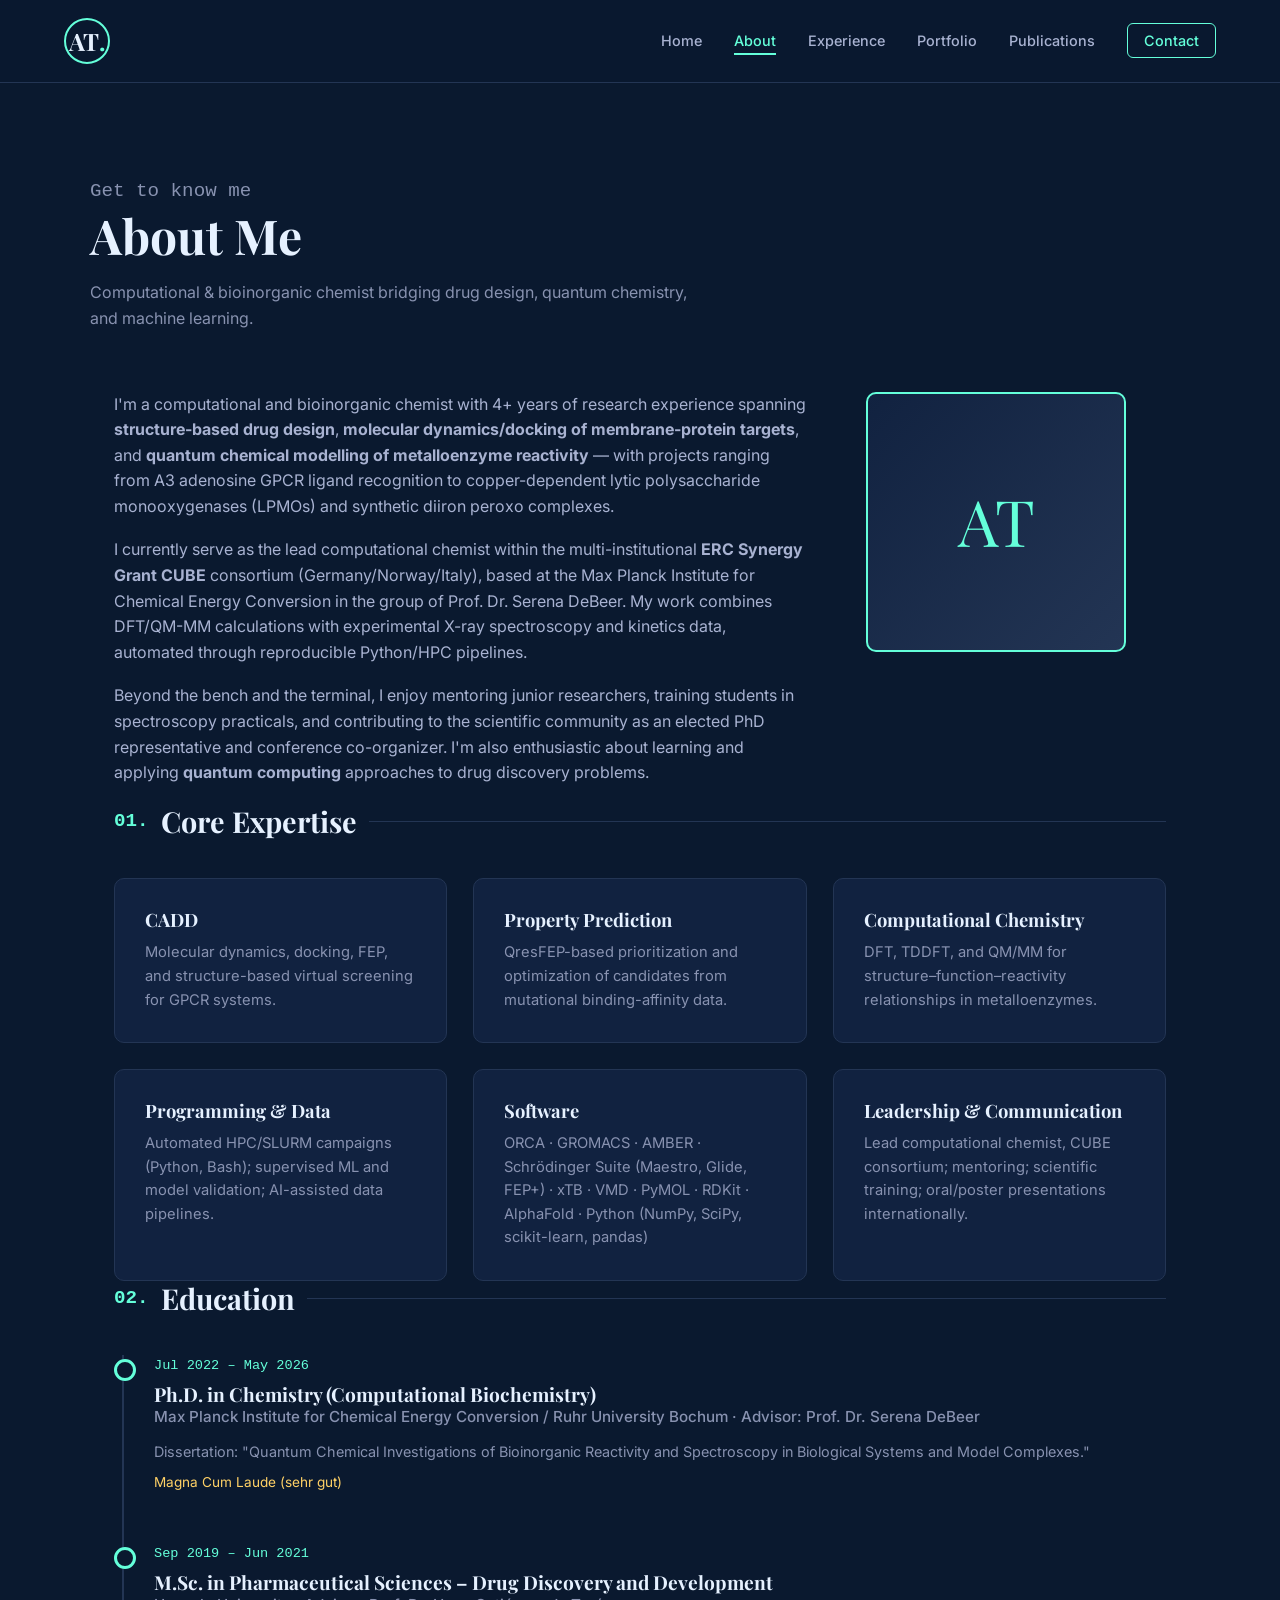
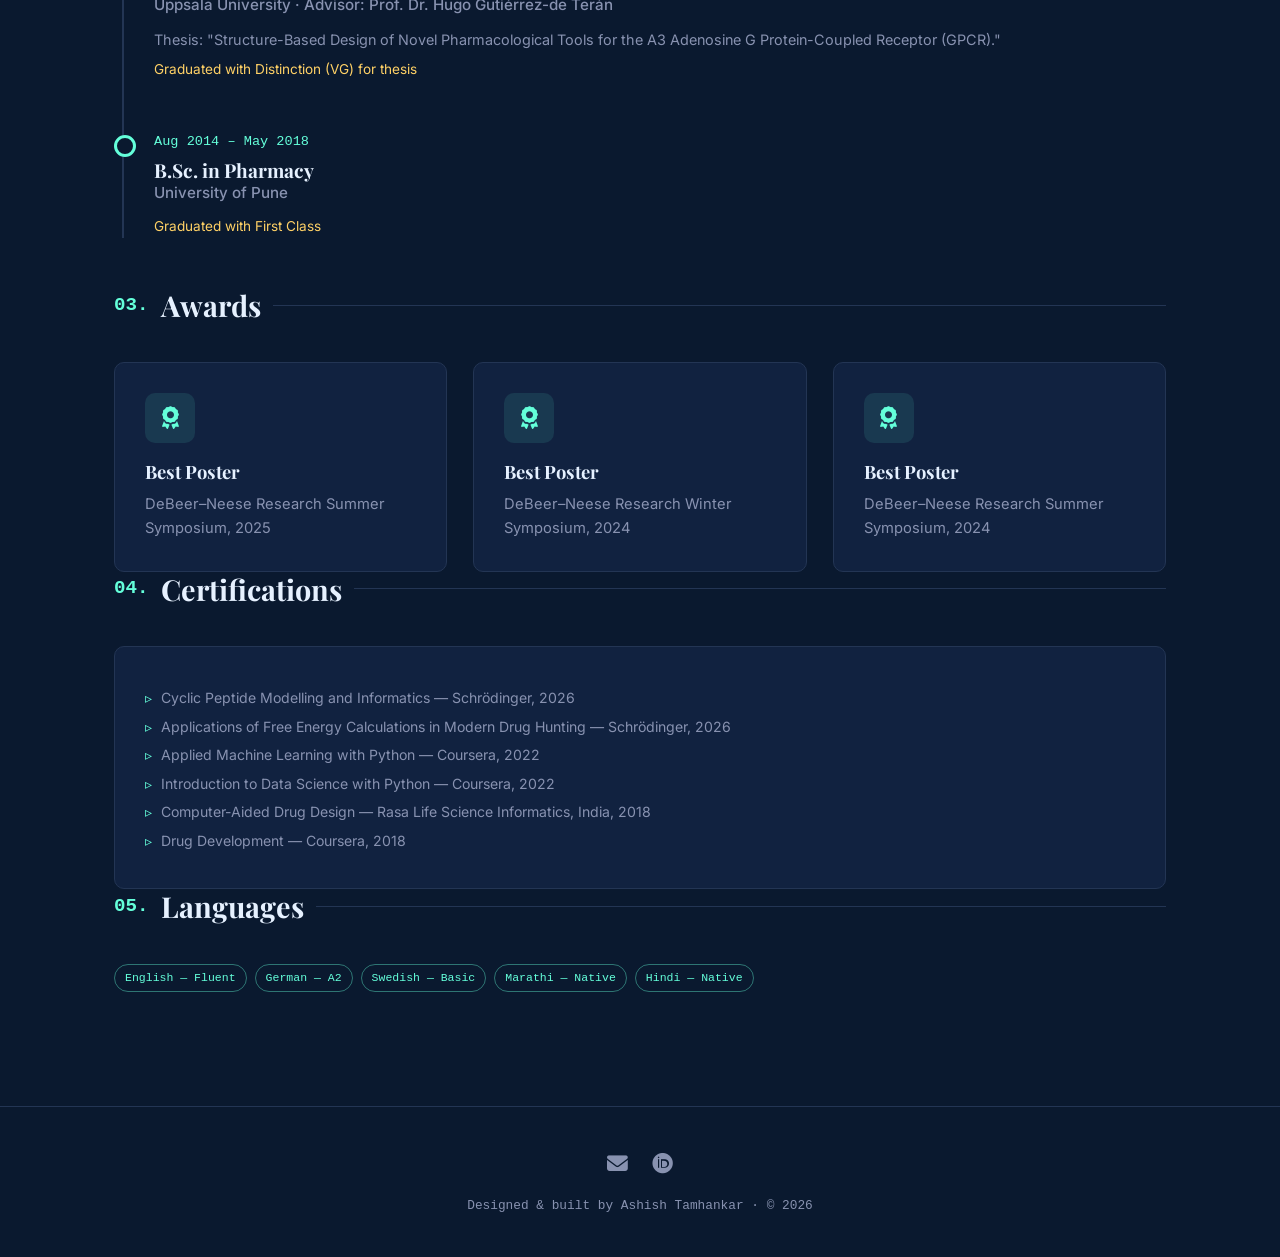
==== about.html @ 62118ef1 "Add files via upload" ====
<!DOCTYPE html>
<html lang="en">
<head>
<meta charset="UTF-8">
<meta name="viewport" content="width=device-width, initial-scale=1.0">
<title>About | Ashish Tamhankar</title>
<link href="https://fonts.googleapis.com/css2?family=Inter:wght@300;400;500;600;700&family=Playfair+Display:wght@600;700;800&display=swap" rel="stylesheet">
<link rel="stylesheet" href="https://cdnjs.cloudflare.com/ajax/libs/font-awesome/6.5.1/css/all.min.css">
<link rel="stylesheet" href="css/style.css">
</head>
<body>

<nav class="navbar">
  <div class="nav-container">
    <a href="index.html" class="nav-logo">AT<span class="dot">.</span></a>
    <ul class="nav-menu" id="navMenu">
      <li><a href="index.html" class="nav-link">Home</a></li>
      <li><a href="about.html" class="nav-link active">About</a></li>
      <li><a href="experience.html" class="nav-link">Experience</a></li>
      <li><a href="portfolio.html" class="nav-link">Portfolio</a></li>
      <li><a href="publications.html" class="nav-link">Publications</a></li>
      <li><a href="contact.html" class="nav-link nav-cta">Contact</a></li>
    </ul>
    <div class="hamburger" id="hamburger"><span></span><span></span><span></span></div>
  </div>
</nav>

<section class="page-header container">
  <p class="section-num teal">Get to know me</p>
  <h1>About Me</h1>
  <p>Computational & bioinorganic chemist bridging drug design, quantum chemistry, and machine learning.</p>
</section>

<section class="container reveal">
  <div class="about-grid">
    <div class="about-text">
      <p>I'm a computational and bioinorganic chemist with 4+ years of research experience spanning <strong>structure-based drug design</strong>, <strong>molecular dynamics/docking of membrane-protein targets</strong>, and <strong>quantum chemical modelling of metalloenzyme reactivity</strong> — with projects ranging from A3 adenosine GPCR ligand recognition to copper-dependent lytic polysaccharide monooxygenases (LPMOs) and synthetic diiron peroxo complexes.</p>
      <p>I currently serve as the lead computational chemist within the multi-institutional <strong>ERC Synergy Grant CUBE</strong> consortium (Germany/Norway/Italy), based at the Max Planck Institute for Chemical Energy Conversion in the group of Prof. Dr. Serena DeBeer. My work combines DFT/QM-MM calculations with experimental X-ray spectroscopy and kinetics data, automated through reproducible Python/HPC pipelines.</p>
      <p>Beyond the bench and the terminal, I enjoy mentoring junior researchers, training students in spectroscopy practicals, and contributing to the scientific community as an elected PhD representative and conference co-organizer. I'm also enthusiastic about learning and applying <strong>quantum computing</strong> approaches to drug discovery problems.</p>
    </div>
    <div class="avatar-circle">AT</div>
  </div>
</section>

<section class="container reveal">
  <h2 class="section-title"><span class="section-num">01.</span> Core Expertise</h2>
  <div class="expertise-grid">
    <div class="card">
      <h3>CADD</h3>
      <p>Molecular dynamics, docking, FEP, and structure-based virtual screening for GPCR systems.</p>
    </div>
    <div class="card">
      <h3>Property Prediction</h3>
      <p>QresFEP-based prioritization and optimization of candidates from mutational binding-affinity data.</p>
    </div>
    <div class="card">
      <h3>Computational Chemistry</h3>
      <p>DFT, TDDFT, and QM/MM for structure–function–reactivity relationships in metalloenzymes.</p>
    </div>
    <div class="card">
      <h3>Programming & Data</h3>
      <p>Automated HPC/SLURM campaigns (Python, Bash); supervised ML and model validation; AI-assisted data pipelines.</p>
    </div>
    <div class="card">
      <h3>Software</h3>
      <p>ORCA · GROMACS · AMBER · Schrödinger Suite (Maestro, Glide, FEP+) · xTB · VMD · PyMOL · RDKit · AlphaFold · Python (NumPy, SciPy, scikit-learn, pandas)</p>
    </div>
    <div class="card">
      <h3>Leadership & Communication</h3>
      <p>Lead computational chemist, CUBE consortium; mentoring; scientific training; oral/poster presentations internationally.</p>
    </div>
  </div>
</section>

<section class="container reveal">
  <h2 class="section-title"><span class="section-num">02.</span> Education</h2>
  <div class="timeline">
    <div class="timeline-item">
      <span class="timeline-date">Jul 2022 – May 2026</span>
      <h3>Ph.D. in Chemistry (Computational Biochemistry)</h3>
      <h4>Max Planck Institute for Chemical Energy Conversion / Ruhr University Bochum &middot; Advisor: Prof. Dr. Serena DeBeer</h4>
      <p style="color:var(--slate); font-size:0.9rem; margin-bottom:8px;">Dissertation: "Quantum Chemical Investigations of Bioinorganic Reactivity and Spectroscopy in Biological Systems and Model Complexes."</p>
      <p style="color:var(--gold); font-size:0.85rem;">Magna Cum Laude (sehr gut)</p>
    </div>
    <div class="timeline-item">
      <span class="timeline-date">Sep 2019 – Jun 2021</span>
      <h3>M.Sc. in Pharmaceutical Sciences – Drug Discovery and Development</h3>
      <h4>Uppsala University &middot; Advisor: Prof. Dr. Hugo Gutiérrez-de Terán</h4>
      <p style="color:var(--slate); font-size:0.9rem; margin-bottom:8px;">Thesis: "Structure-Based Design of Novel Pharmacological Tools for the A3 Adenosine G Protein-Coupled Receptor (GPCR)."</p>
      <p style="color:var(--gold); font-size:0.85rem;">Graduated with Distinction (VG) for thesis</p>
    </div>
    <div class="timeline-item">
      <span class="timeline-date">Aug 2014 – May 2018</span>
      <h3>B.Sc. in Pharmacy</h3>
      <h4>University of Pune</h4>
      <p style="color:var(--gold); font-size:0.85rem;">Graduated with First Class</p>
    </div>
  </div>
</section>

<section class="container reveal">
  <h2 class="section-title"><span class="section-num">03.</span> Awards</h2>
  <div class="highlight-grid">
    <div class="card"><div class="card-icon"><i class="fas fa-award"></i></div><h3>Best Poster</h3><p>DeBeer–Neese Research Summer Symposium, 2025</p></div>
    <div class="card"><div class="card-icon"><i class="fas fa-award"></i></div><h3>Best Poster</h3><p>DeBeer–Neese Research Winter Symposium, 2024</p></div>
    <div class="card"><div class="card-icon"><i class="fas fa-award"></i></div><h3>Best Poster</h3><p>DeBeer–Neese Research Summer Symposium, 2024</p></div>
  </div>
</section>

<section class="container reveal">
  <h2 class="section-title"><span class="section-num">04.</span> Certifications</h2>
  <div class="card">
    <ul>
      <li>Cyclic Peptide Modelling and Informatics — Schrödinger, 2026</li>
      <li>Applications of Free Energy Calculations in Modern Drug Hunting — Schrödinger, 2026</li>
      <li>Applied Machine Learning with Python — Coursera, 2022</li>
      <li>Introduction to Data Science with Python — Coursera, 2022</li>
      <li>Computer-Aided Drug Design — Rasa Life Science Informatics, India, 2018</li>
      <li>Drug Development — Coursera, 2018</li>
    </ul>
  </div>
</section>

<section class="container reveal" style="padding-bottom:100px;">
  <h2 class="section-title"><span class="section-num">05.</span> Languages</h2>
  <div class="tags" style="font-size:0.95rem;">
    <span class="tag">English — Fluent</span>
    <span class="tag">German — A2</span>
    <span class="tag">Swedish — Basic</span>
    <span class="tag">Marathi — Native</span>
    <span class="tag">Hindi — Native</span>
  </div>
</section>

<footer class="footer">
  <div class="footer-social">
    <a href="mailto:ashishtamhankar08@gmail.com" aria-label="Email"><i class="fas fa-envelope"></i></a>
    <a href="https://orcid.org/0009-0000-4010-2501" target="_blank" aria-label="ORCID"><i class="fab fa-orcid"></i></a>
  </div>
  <p>Designed & built by Ashish Tamhankar &middot; &copy; 2026</p>
</footer>

<script src="js/script.js"></script>
</body>
</html>
---- css/style.css ----
/* ===== VARIABLES ===== */
:root {
  --navy: #0a192f;
  --light-navy: #112240;
  --lightest-navy: #233554;
  --slate: #8892b0;
  --light-slate: #a8b2d1;
  --lightest-slate: #ccd6f6;
  --white: #e6f1ff;
  --teal: #64ffda;
  --gold: #ffd166;
  --coral: #ff6b6b;
  --font-sans: 'Inter', sans-serif;
  --font-serif: 'Playfair Display', serif;
  --transition: all 0.3s ease;
}

/* ===== RESET ===== */
* { margin: 0; padding: 0; box-sizing: border-box; }
html { scroll-behavior: smooth; }
body {
  background: var(--navy);
  color: var(--light-slate);
  font-family: var(--font-sans);
  line-height: 1.6;
  overflow-x: hidden;
}
a { text-decoration: none; color: var(--teal); }
ul { list-style: none; }
img { max-width: 100%; display: block; }
h1, h2, h3, h4 { font-family: var(--font-serif); color: var(--white); line-height: 1.2; }
.teal { color: var(--teal); }
.gold { color: var(--gold); }

.container {
  max-width: 1100px;
  margin: 0 auto;
  padding: 0 24px;
}

/* ===== BUTTONS ===== */
.btn {
  display: inline-block;
  padding: 14px 28px;
  border-radius: 6px;
  font-weight: 600;
  font-size: 0.95rem;
  transition: var(--transition);
  cursor: pointer;
  border: 1px solid transparent;
}
.btn-primary {
  background: var(--teal);
  color: var(--navy);
}
.btn-primary:hover {
  background: transparent;
  border-color: var(--teal);
  color: var(--teal);
  transform: translateY(-3px);
}
.btn-outline {
  border: 1px solid var(--teal);
  color: var(--teal);
  background: transparent;
}
.btn-outline:hover {
  background: rgba(100,255,218,0.1);
  transform: translateY(-3px);
}

/* ===== NAVBAR ===== */
.navbar {
  position: fixed;
  top: 0; left: 0; right: 0;
  z-index: 1000;
  background: rgba(10,25,47,0.85);
  backdrop-filter: blur(10px);
  border-bottom: 1px solid var(--lightest-navy);
}
.nav-container {
  max-width: 1200px;
  margin: 0 auto;
  padding: 18px 24px;
  display: flex;
  align-items: center;
  justify-content: space-between;
}
.nav-logo {
  font-family: var(--font-serif);
  font-size: 1.5rem;
  font-weight: 700;
  color: var(--white);
  border: 2px solid var(--teal);
  width: 46px; height: 46px;
  border-radius: 50%;
  display: flex; align-items: center; justify-content: center;
}
.nav-logo .dot { color: var(--teal); }
.nav-menu {
  display: flex;
  align-items: center;
  gap: 32px;
}
.nav-link {
  color: var(--light-slate);
  font-size: 0.9rem;
  font-weight: 500;
  position: relative;
  padding: 4px 0;
}
.nav-link::after {
  content: '';
  position: absolute;
  bottom: -2px; left: 0;
  width: 0; height: 2px;
  background: var(--teal);
  transition: var(--transition);
}
.nav-link:hover::after, .nav-link.active::after { width: 100%; }
.nav-link.active { color: var(--teal); }
.nav-cta {
  border: 1px solid var(--teal);
  color: var(--teal) !important;
  padding: 8px 16px;
  border-radius: 6px;
}
.nav-cta::after { display: none; }

.hamburger {
  display: none;
  flex-direction: column;
  gap: 5px;
  cursor: pointer;
}
.hamburger span {
  width: 26px; height: 2px;
  background: var(--teal);
  transition: var(--transition);
}

/* ===== HERO ===== */
.hero {
  min-height: 100vh;
  display: flex;
  flex-direction: column;
  align-items: flex-start;
  justify-content: center;
  position: relative;
  overflow: hidden;
  padding-top: 80px;
}
.hero-bg {
  position: absolute;
  inset: 0;
  z-index: 0;
  background-image:
    radial-gradient(circle at 20% 30%, rgba(100,255,218,0.07) 0%, transparent 40%),
    radial-gradient(circle at 80% 70%, rgba(255,209,102,0.06) 0%, transparent 40%);
}
.blob {
  position: absolute;
  border-radius: 50%;
  filter: blur(80px);
  opacity: 0.25;
  animation: float 10s ease-in-out infinite;
}
.blob1 { width: 300px; height: 300px; background: var(--teal); top: 10%; left: 60%; }
.blob2 { width: 250px; height: 250px; background: var(--gold); top: 60%; left: 10%; animation-delay: -3s; }
.blob3 { width: 200px; height: 200px; background: var(--coral); top: 30%; left: 30%; animation-delay: -6s; }
@keyframes float {
  0%, 100% { transform: translate(0,0); }
  50% { transform: translate(30px, -40px); }
}
.hero-content { position: relative; z-index: 1; }
.hero-greeting { color: var(--teal); font-size: 1rem; margin-bottom: 16px; font-family: monospace; }
.hero-name { font-size: clamp(2.2rem, 6vw, 4.2rem); margin-bottom: 8px; }
.hero-title { font-size: clamp(1.4rem, 4vw, 2.2rem); color: var(--slate); margin-bottom: 24px; font-weight: 600; }
.hero-desc { max-width: 620px; color: var(--slate); font-size: 1.05rem; margin-bottom: 36px; }
.hero-buttons { display: flex; gap: 20px; flex-wrap: wrap; }
.scroll-indicator {
  position: absolute;
  bottom: 30px; left: 50%;
  transform: translateX(-50%);
  width: 26px; height: 42px;
  border: 2px solid var(--teal);
  border-radius: 14px;
}
.scroll-indicator span {
  display: block;
  width: 4px; height: 8px;
  background: var(--teal);
  border-radius: 2px;
  margin: 8px auto;
  animation: scrollDot 1.5s infinite;
}
@keyframes scrollDot {
  0% { opacity: 1; transform: translateY(0); }
  100% { opacity: 0; transform: translateY(14px); }
}

/* ===== STATS ===== */
.stats {
  display: grid;
  grid-template-columns: repeat(4, 1fr);
  gap: 20px;
  padding: 60px 24px;
  position: relative;
  z-index: 1;
}
.stat-card {
  background: var(--light-navy);
  border: 1px solid var(--lightest-navy);
  border-radius: 10px;
  text-align: center;
  padding: 28px 16px;
  transition: var(--transition);
}
.stat-card:hover { transform: translateY(-6px); border-color: var(--teal); }
.stat-card h3 { font-size: 2.2rem; color: var(--teal); }
.stat-card p { color: var(--slate); font-size: 0.85rem; margin-top: 6px; text-transform: uppercase; letter-spacing: 1px; }

/* ===== SECTION TITLES ===== */
.section-title {
  display: flex; align-items: center; gap: 12px;
  font-size: 1.8rem;
  margin-bottom: 40px;
  white-space: nowrap;
}
.section-title::after {
  content: '';
  display: block;
  height: 1px;
  width: 100%;
  background: var(--lightest-navy);
}
.section-num { color: var(--teal); font-family: monospace; font-size: 1.2rem; }
section { padding: 80px 0; }

/* ===== HIGHLIGHT / FEATURE GRID ===== */
.highlight-grid, .featured-grid, .portfolio-grid, .expertise-grid {
  display: grid;
  grid-template-columns: repeat(auto-fit, minmax(300px, 1fr));
  gap: 26px;
}
.card {
  background: var(--light-navy);
  border: 1px solid var(--lightest-navy);
  border-radius: 10px;
  padding: 30px;
  transition: var(--transition);
}
.card:hover { transform: translateY(-8px); border-color: var(--teal); box-shadow: 0 20px 30px -15px rgba(2,12,27,0.7); }
.card-icon {
  width: 50px; height: 50px;
  border-radius: 10px;
  background: rgba(100,255,218,0.1);
  color: var(--teal);
  display: flex; align-items: center; justify-content: center;
  font-size: 1.4rem;
  margin-bottom: 18px;
}
.card h3 { font-size: 1.15rem; margin-bottom: 10px; }
.card p { color: var(--slate); font-size: 0.92rem; }
.card ul { margin-top: 10px; }
.card ul li { color: var(--slate); font-size: 0.88rem; padding-left: 16px; position: relative; margin-bottom: 6px; }
.card ul li::before { content: '▹'; position: absolute; left: 0; color: var(--teal); }

/* ===== TAGS ===== */
.tags { display: flex; flex-wrap: wrap; gap: 8px; margin: 14px 0; }
.tag {
  font-size: 0.72rem;
  font-family: monospace;
  color: var(--teal);
  border: 1px solid rgba(100,255,218,0.4);
  padding: 4px 10px;
  border-radius: 20px;
}

/* ===== PORTFOLIO ===== */
.portfolio-card { position: relative; overflow: hidden; }
.portfolio-visual {
  height: 110px;
  border-radius: 8px;
  margin-bottom: 20px;
  display: flex; align-items: center; justify-content: center;
  font-size: 2.2rem;
  color: var(--navy);
}
.v1 { background: linear-gradient(135deg, var(--teal), #2d9cdb); }
.v2 { background: linear-gradient(135deg, var(--gold), #ff9f45); }
.v3 { background: linear-gradient(135deg, var(--coral), #c9184a); }
.v4 { background: linear-gradient(135deg, #a8ff78, #78ffd6); }
.v5 { background: linear-gradient(135deg, #b388ff, #64ffda); }
.v6 { background: linear-gradient(135deg, #ffd166, #ef476f); }
.portfolio-link { display: inline-flex; align-items: center; gap: 6px; font-size: 0.85rem; font-weight: 600; margin-top: 10px; }

/* ===== TIMELINE ===== */
.timeline { position: relative; padding-left: 40px; }
.timeline::before {
  content: '';
  position: absolute;
  left: 8px; top: 0; bottom: 0;
  width: 2px;
  background: var(--lightest-navy);
}
.timeline-item { position: relative; margin-bottom: 50px; }
.timeline-item::before {
  content: '';
  position: absolute;
  left: -40px; top: 4px;
  width: 16px; height: 16px;
  border-radius: 50%;
  background: var(--navy);
  border: 3px solid var(--teal);
}
.timeline-date { color: var(--teal); font-family: monospace; font-size: 0.85rem; margin-bottom: 6px; display: block; }
.timeline-item h3 { font-size: 1.2rem; margin-bottom: 2px; }
.timeline-item h4 { color: var(--slate); font-size: 0.95rem; font-weight: 500; margin-bottom: 14px; font-family: var(--font-sans); }
.timeline-item ul li { color: var(--slate); font-size: 0.92rem; padding-left: 18px; position: relative; margin-bottom: 8px; }
.timeline-item ul li::before { content: '▹'; position: absolute; left: 0; color: var(--teal); }

/* ===== PAGE HEADER (inner pages) ===== */
.page-header {
  padding: 160px 0 60px;
  position: relative;
}
.page-header .section-num { font-family: monospace; }
.page-header h1 { font-size: clamp(2rem, 5vw, 3rem); }
.page-header p { color: var(--slate); max-width: 600px; margin-top: 16px; }

/* ===== ABOUT PAGE ===== */
.about-grid {
  display: grid;
  grid-template-columns: 1fr 300px;
  gap: 60px;
  align-items: start;
}
.avatar-circle {
  width: 260px; height: 260px;
  border-radius: 10px;
  background: linear-gradient(135deg, var(--light-navy), var(--lightest-navy));
  border: 2px solid var(--teal);
  display: flex; align-items: center; justify-content: center;
  font-family: var(--font-serif);
  font-size: 4rem;
  color: var(--teal);
  position: relative;
}
.about-text p { margin-bottom: 18px; color: var(--light-slate); }

/* ===== PUBLICATIONS ===== */
.pub-tabs { display: flex; gap: 14px; margin-bottom: 36px; flex-wrap: wrap; }
.pub-tab-btn {
  background: var(--light-navy);
  border: 1px solid var(--lightest-navy);
  color: var(--slate);
  padding: 10px 20px;
  border-radius: 20px;
  font-size: 0.85rem;
  cursor: pointer;
  transition: var(--transition);
}
.pub-tab-btn.active, .pub-tab-btn:hover { border-color: var(--teal); color: var(--teal); }
.pub-group { display: none; }
.pub-group.active { display: block; }
.pub-item {
  background: var(--light-navy);
  border: 1px solid var(--lightest-navy);
  border-left: 3px solid var(--teal);
  border-radius: 6px;
  padding: 22px 26px;
  margin-bottom: 18px;
  font-size: 0.92rem;
  color: var(--light-slate);
  scroll-margin-top: 100px;
}
.pub-item:target { border-left-color: var(--gold); background: var(--lightest-navy); }
.pub-item .pub-num { color: var(--teal); font-family: monospace; margin-right: 6px; }
.pub-item .pub-journal { color: var(--gold); font-style: italic; }
.pub-item a { font-size: 0.85rem; margin-left: 4px; }
.pub-self { color: var(--white); font-weight: 700; }

/* ===== CONTACT ===== */
.contact-wrap { display: grid; grid-template-columns: 1fr 1.3fr; gap: 50px; }
.contact-info-card {
  display: flex; gap: 16px; align-items: flex-start;
  background: var(--light-navy);
  border: 1px solid var(--lightest-navy);
  padding: 20px; border-radius: 8px; margin-bottom: 16px;
}
.contact-single {
  max-width: 600px;
  margin: 0 auto;
}
.contact-info-card i { color: var(--teal); font-size: 1.3rem; margin-top: 4px; }
.contact-info-card h4 { font-size: 0.95rem; margin-bottom: 4px; }
.contact-info-card p, .contact-info-card a { color: var(--slate); font-size: 0.88rem; }

.form-group { margin-bottom: 22px; }
.form-group label { display: block; color: var(--light-slate); font-size: 0.88rem; margin-bottom: 8px; }
.form-group input, .form-group textarea {
  width: 100%;
  background: var(--light-navy);
  border: 1px solid var(--lightest-navy);
  border-radius: 6px;
  padding: 14px;
  color: var(--white);
  font-family: var(--font-sans);
  font-size: 0.95rem;
  transition: var(--transition);
}
.form-group input:focus, .form-group textarea:focus {
  outline: none; border-color: var(--teal);
}
.form-status { margin-top: 16px; font-size: 0.9rem; }
.form-status.success { color: var(--teal); }
.form-status.error { color: var(--coral); }

/* ===== FOOTER ===== */
.footer { padding: 40px 24px; text-align: center; border-top: 1px solid var(--lightest-navy); }
.footer-social { display: flex; justify-content: center; gap: 24px; margin-bottom: 16px; }
.footer-social a { color: var(--slate); font-size: 1.3rem; transition: var(--transition); }
.footer-social a:hover { color: var(--teal); transform: translateY(-4px); }
.footer p { color: var(--slate); font-size: 0.8rem; font-family: monospace; }

/* ===== REVEAL ANIMATION ===== */
.reveal { opacity: 0; transform: translateY(30px); transition: all 0.7s ease; }
.reveal.visible { opacity: 1; transform: translateY(0); }

/* ===== RESPONSIVE ===== */
@media (max-width: 900px) {
  .about-grid, .contact-wrap { grid-template-columns: 1fr; }
  .avatar-circle { width: 180px; height: 180px; font-size: 3rem; }
  .stats { grid-template-columns: repeat(2, 1fr); }
}
@media (max-width: 768px) {
  .nav-menu {
    position: fixed;
    top: 0; right: -100%;
    width: 70%; height: 100vh;
    background: var(--light-navy);
    flex-direction: column;
    justify-content: center;
    gap: 36px;
    transition: var(--transition);
    box-shadow: -10px 0 30px rgba(0,0,0,0.5);
  }
  .nav-menu.active { right: 0; }
  .hamburger { display: flex; z-index: 1001; }
  .hamburger.active span:nth-child(1) { transform: rotate(45deg) translate(6px, 6px); }
  .hamburger.active span:nth-child(2) { opacity: 0; }
  .hamburger.active span:nth-child(3) { transform: rotate(-45deg) translate(6px, -6px); }
  section { padding: 50px 0; }
}
@media (max-width: 480px) {
  .stats { grid-template-columns: 1fr 1fr; }
  .hero-buttons { flex-direction: column; }
  .btn { text-align: center; }
}
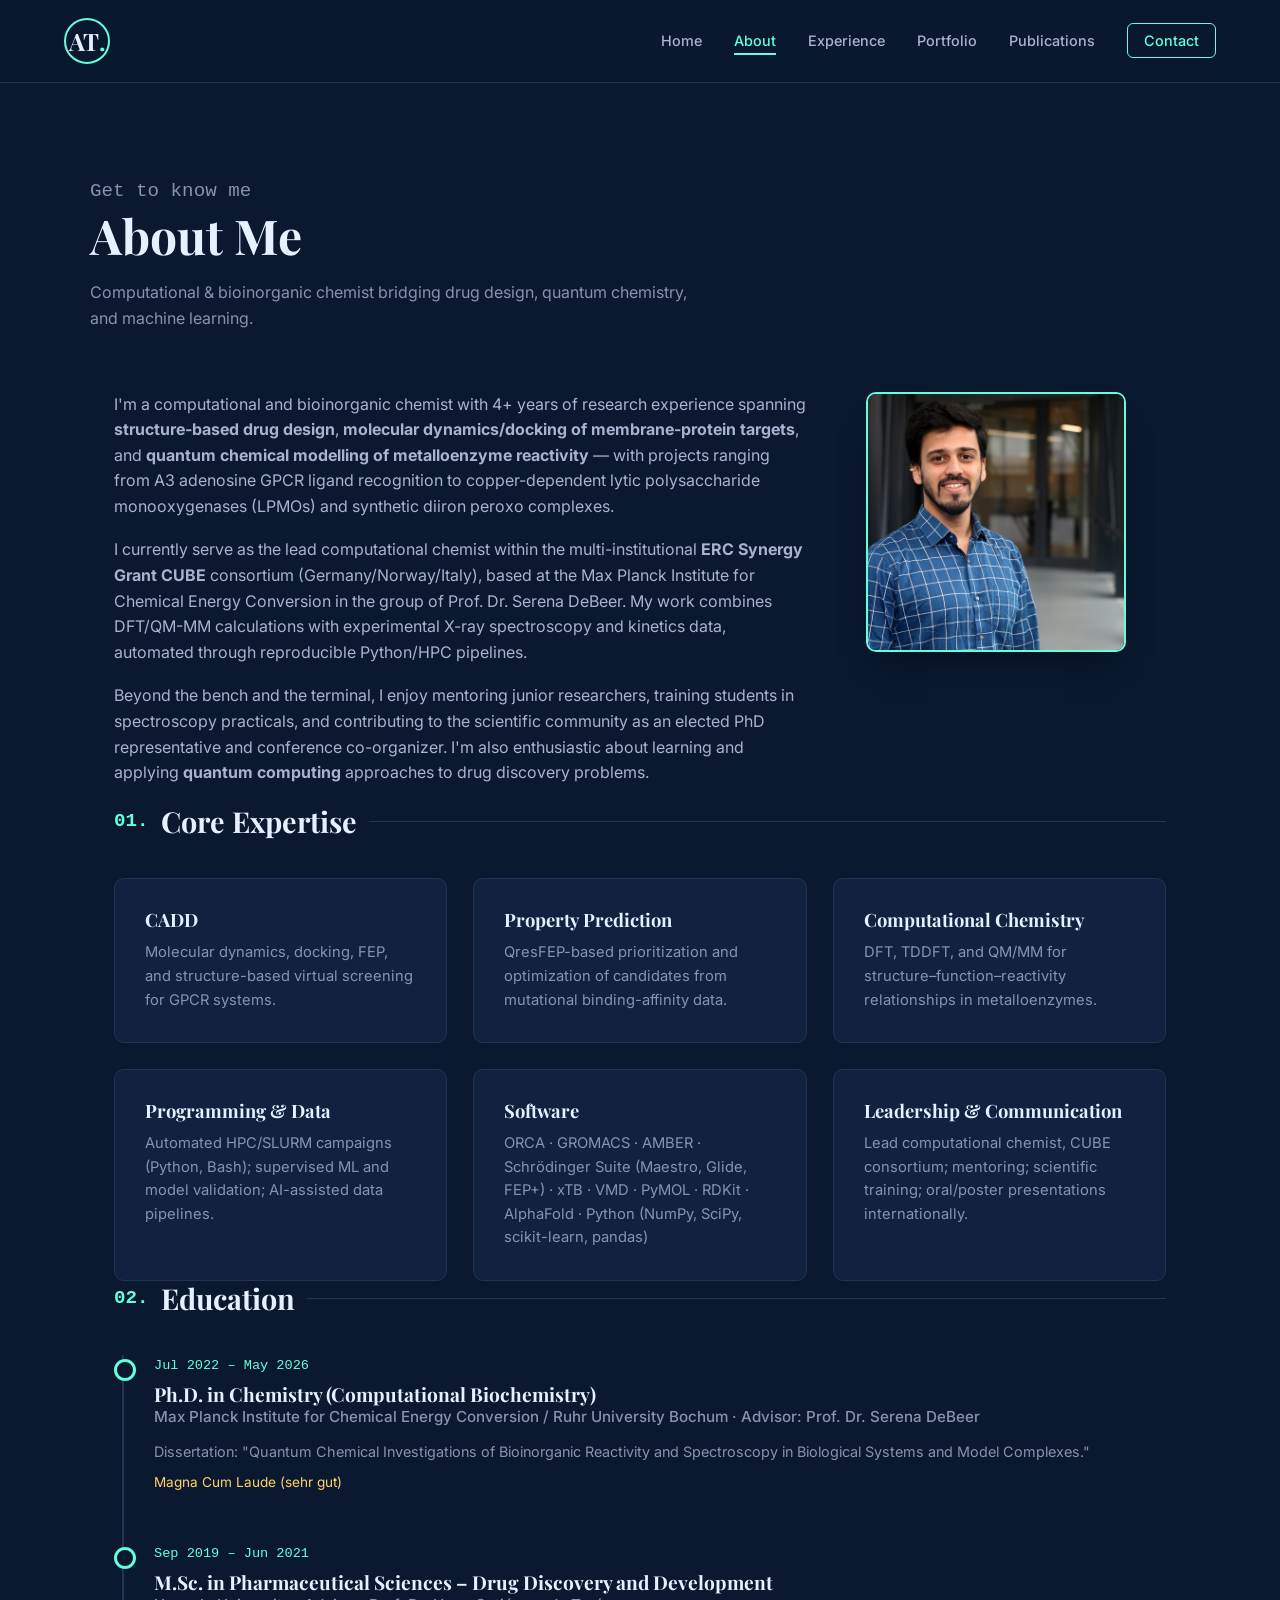
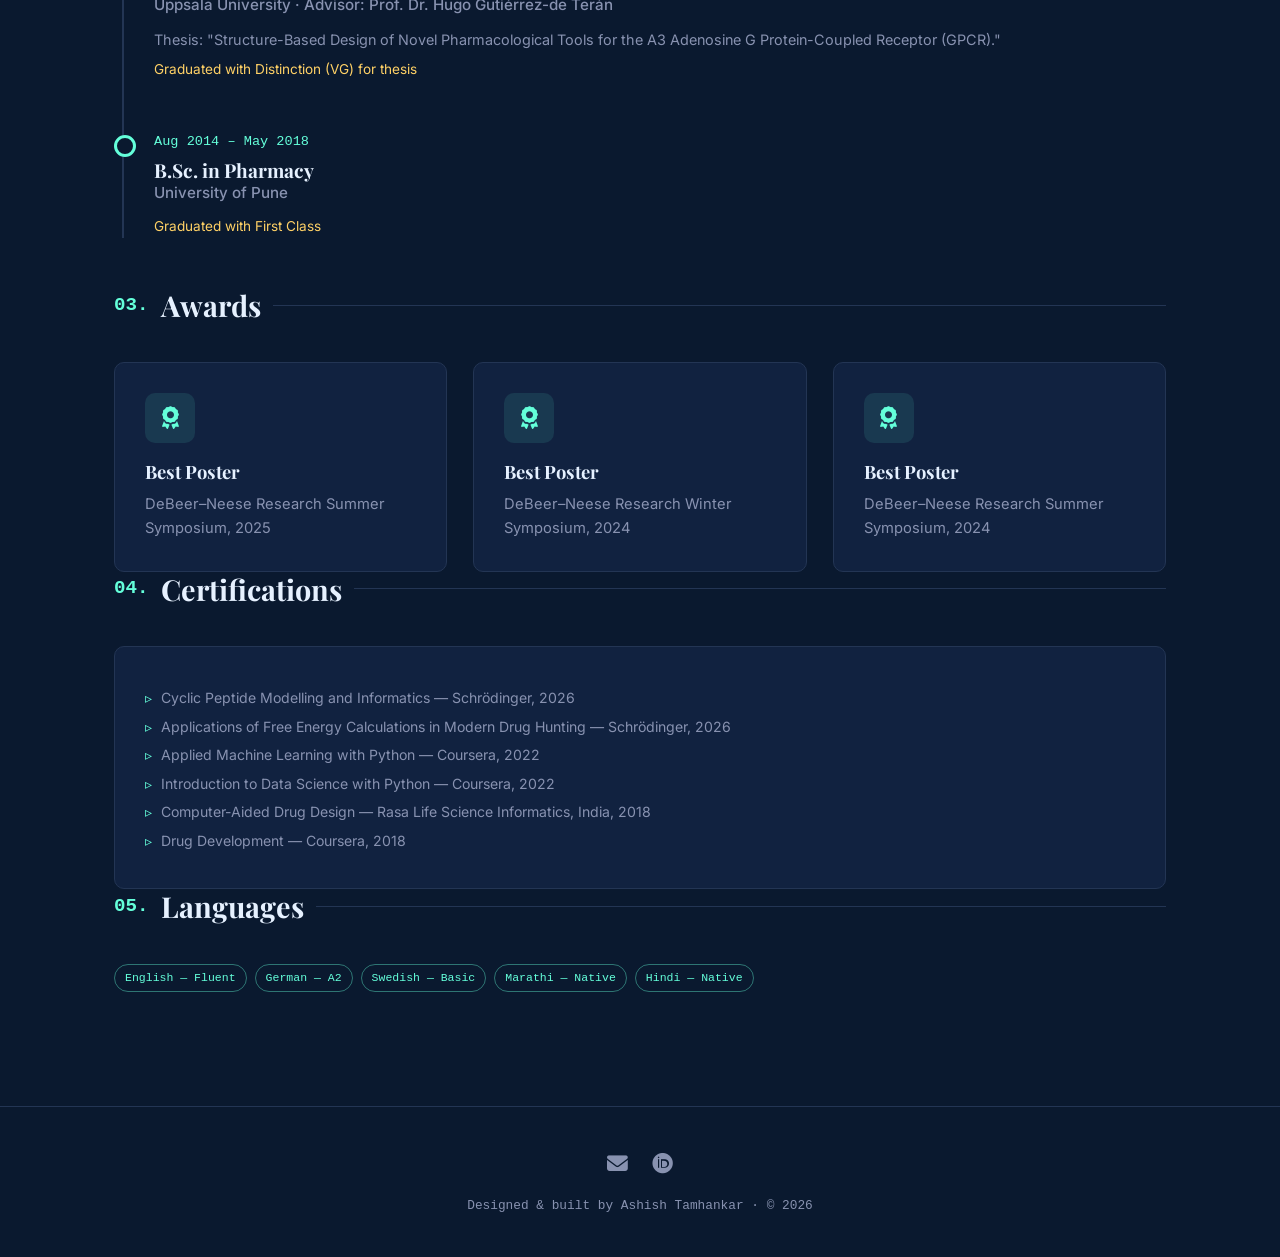
==== commit 5f7ff791: "Include avatar image in about section Added an image element for the avatar in the about section." ====
--- a/about.html
+++ b/about.html
@@ -38,7 +38,9 @@
       <p>I currently serve as the lead computational chemist within the multi-institutional <strong>ERC Synergy Grant CUBE</strong> consortium (Germany/Norway/Italy), based at the Max Planck Institute for Chemical Energy Conversion in the group of Prof. Dr. Serena DeBeer. My work combines DFT/QM-MM calculations with experimental X-ray spectroscopy and kinetics data, automated through reproducible Python/HPC pipelines.</p>
       <p>Beyond the bench and the terminal, I enjoy mentoring junior researchers, training students in spectroscopy practicals, and contributing to the scientific community as an elected PhD representative and conference co-organizer. I'm also enthusiastic about learning and applying <strong>quantum computing</strong> approaches to drug discovery problems.</p>
     </div>
-    <div class="avatar-circle">AT</div>
+    <div class="avatar-circle">
+  <img src="assets/AVT.jpg" alt="Ashish Tamhankar">
+</div>
   </div>
 </section>
 
@@ -142,4 +144,4 @@
 
 <script src="js/script.js"></script>
 </body>
-</html>+</html>
--- a/css/style.css
+++ b/css/style.css
@@ -339,13 +339,16 @@
 .avatar-circle {
   width: 260px; height: 260px;
   border-radius: 10px;
-  background: linear-gradient(135deg, var(--light-navy), var(--lightest-navy));
+  overflow: hidden;
   border: 2px solid var(--teal);
-  display: flex; align-items: center; justify-content: center;
-  font-family: var(--font-serif);
-  font-size: 4rem;
-  color: var(--teal);
   position: relative;
+  box-shadow: 0 20px 30px -15px rgba(2,12,27,0.7);
+}
+.avatar-circle img {
+  width: 100%;
+  height: 100%;
+  object-fit: cover;
+  display: block;
 }
 .about-text p { margin-bottom: 18px; color: var(--light-slate); }
 
@@ -431,7 +434,7 @@
 /* ===== RESPONSIVE ===== */
 @media (max-width: 900px) {
   .about-grid, .contact-wrap { grid-template-columns: 1fr; }
-  .avatar-circle { width: 180px; height: 180px; font-size: 3rem; }
+  .avatar-circle { width: 180px; height: 180px; }
   .stats { grid-template-columns: repeat(2, 1fr); }
 }
 @media (max-width: 768px) {
@@ -457,4 +460,4 @@
   .stats { grid-template-columns: 1fr 1fr; }
   .hero-buttons { flex-direction: column; }
   .btn { text-align: center; }
-}+}
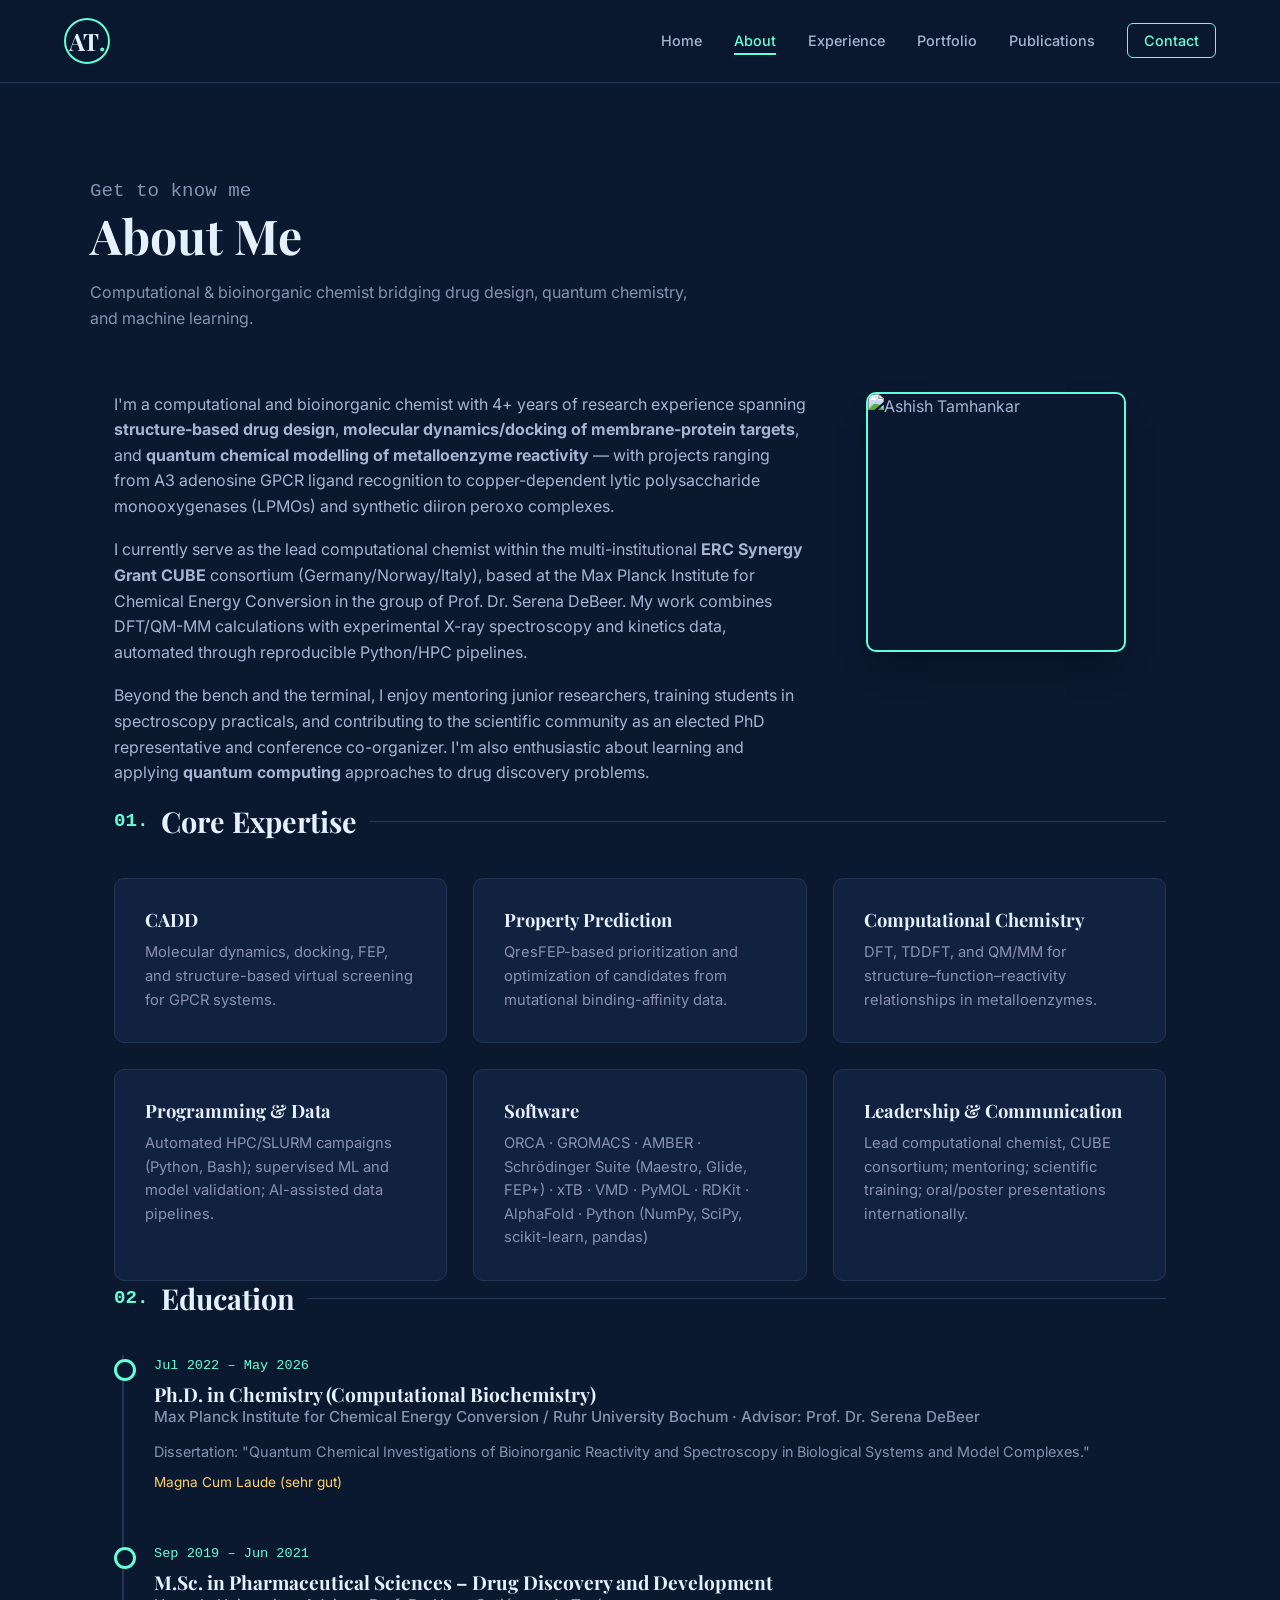
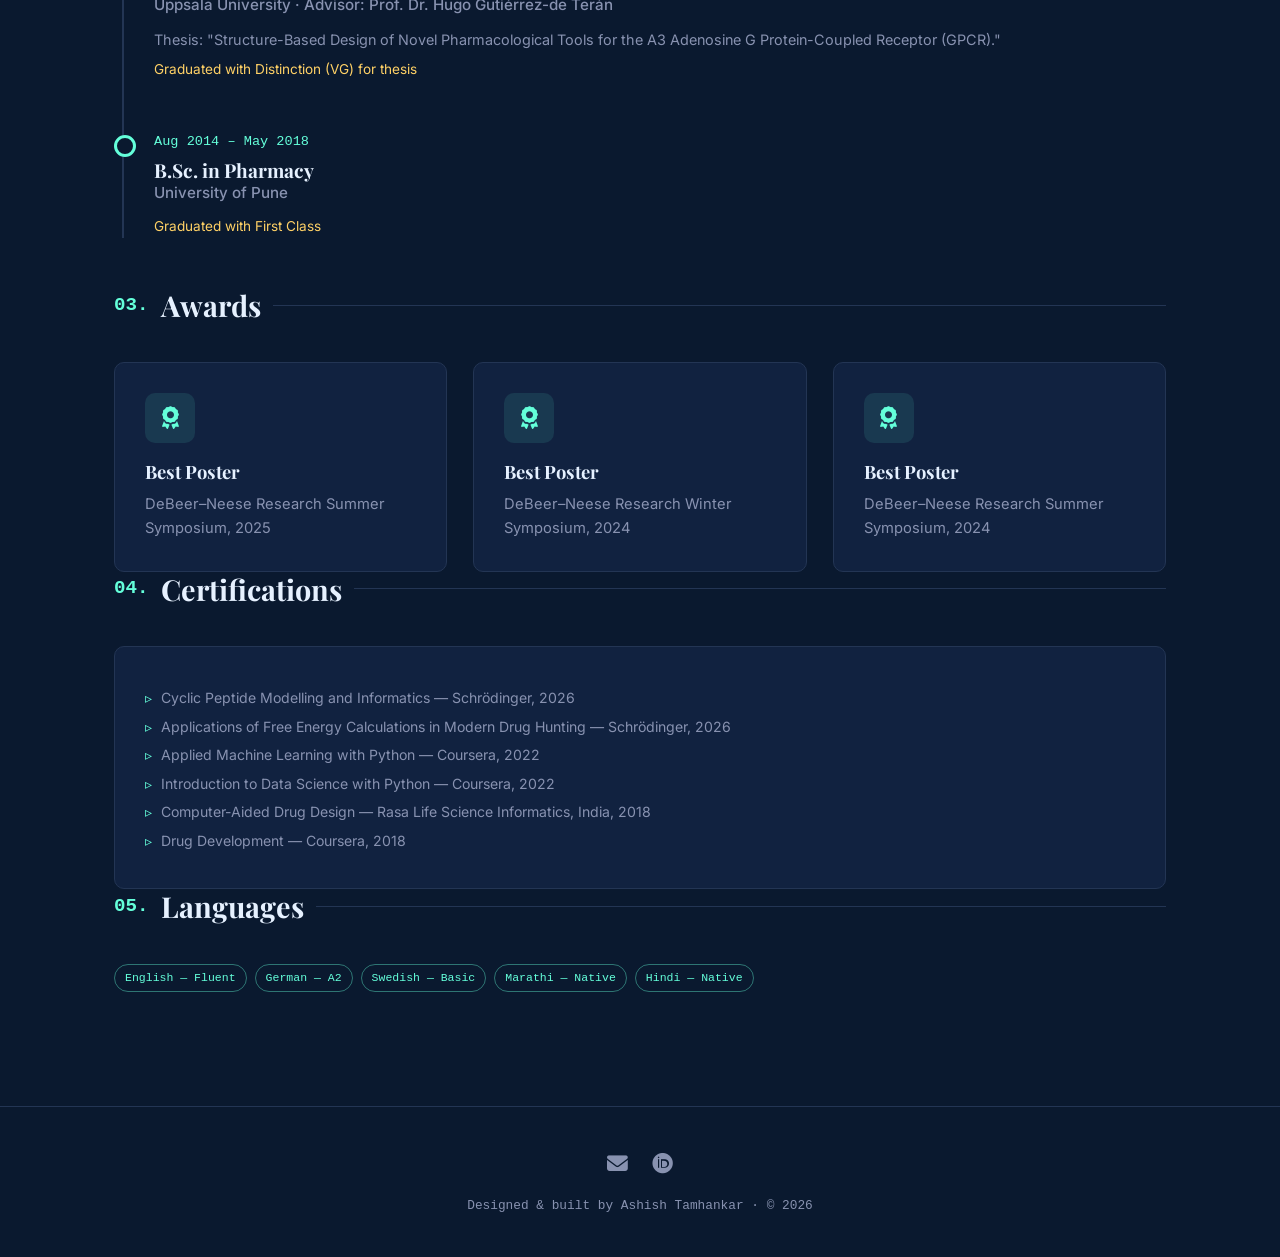
==== commit 5eb1297d: "Fix image source extension in about.html" ====
--- a/about.html
+++ b/about.html
@@ -39,7 +39,7 @@
       <p>Beyond the bench and the terminal, I enjoy mentoring junior researchers, training students in spectroscopy practicals, and contributing to the scientific community as an elected PhD representative and conference co-organizer. I'm also enthusiastic about learning and applying <strong>quantum computing</strong> approaches to drug discovery problems.</p>
     </div>
     <div class="avatar-circle">
-  <img src="assets/AVT.jpg" alt="Ashish Tamhankar">
+  <img src="assets/AVT.img" alt="Ashish Tamhankar">
 </div>
   </div>
 </section>
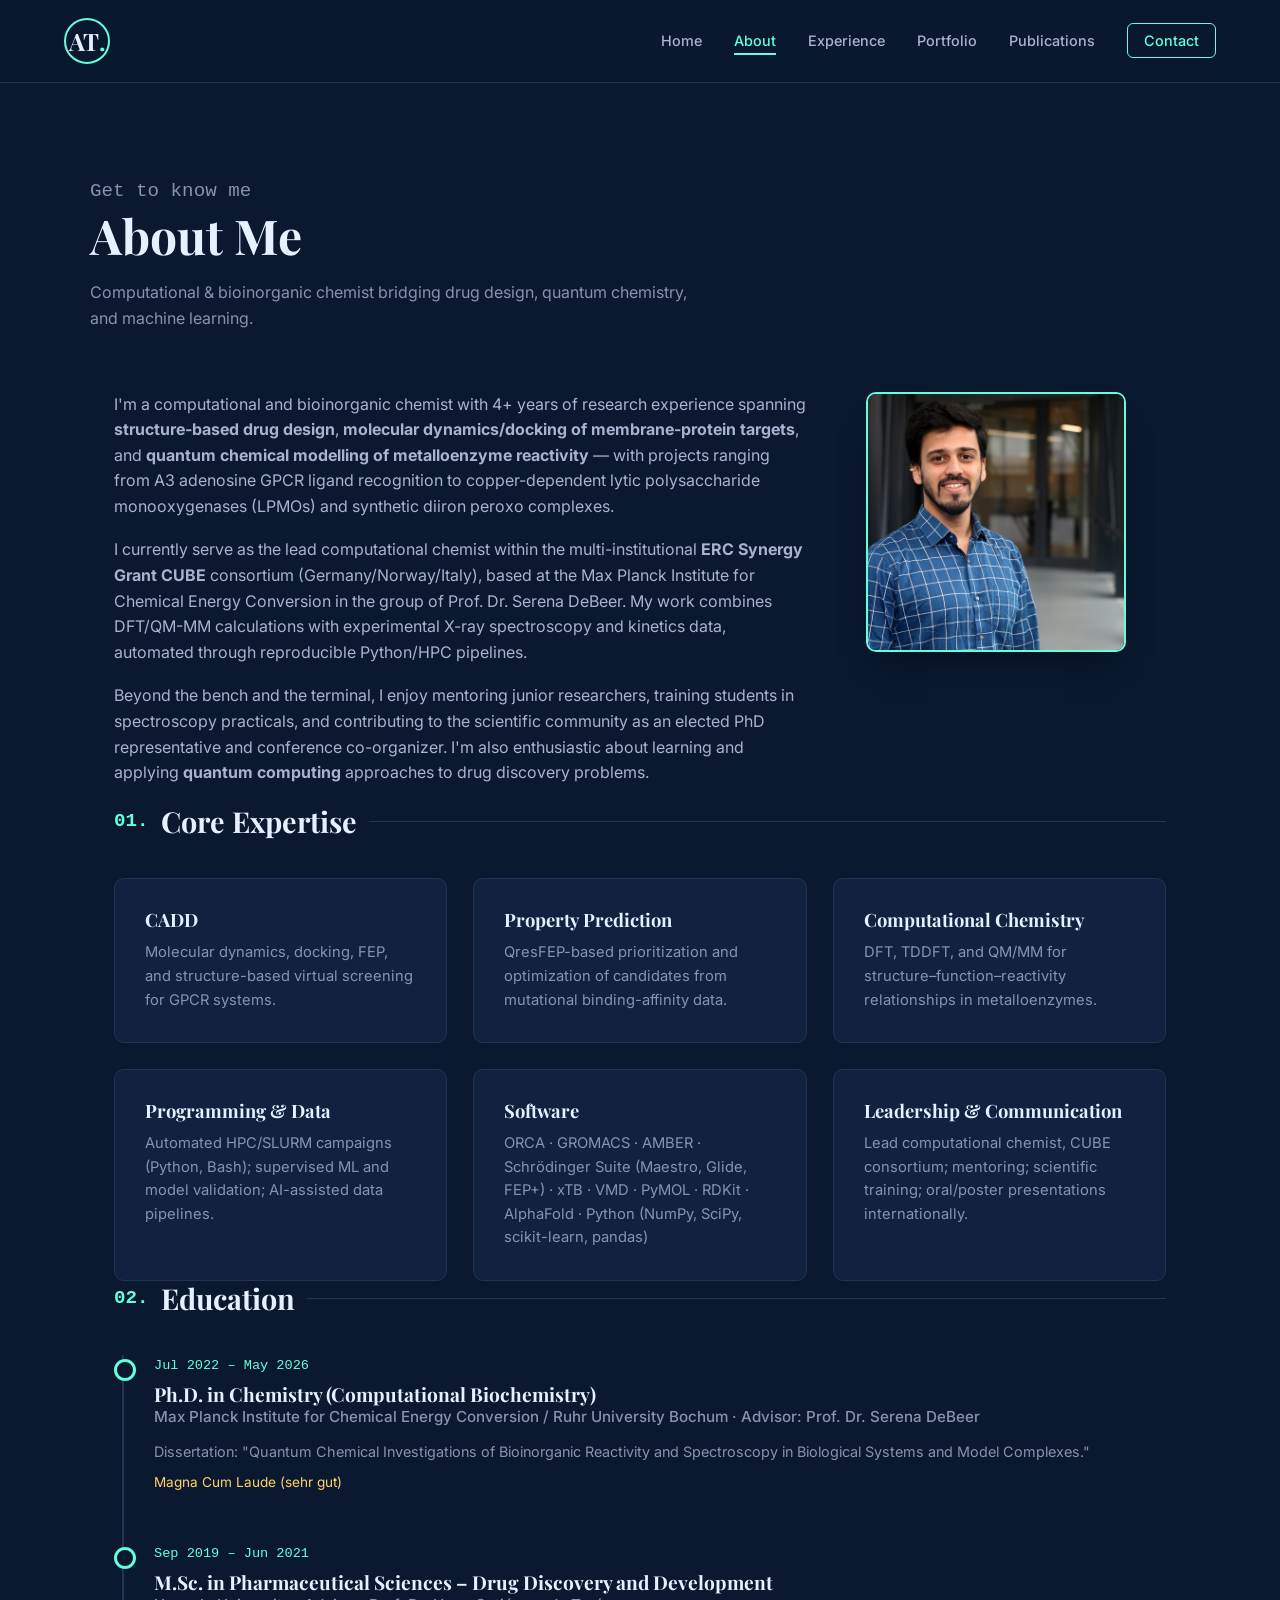
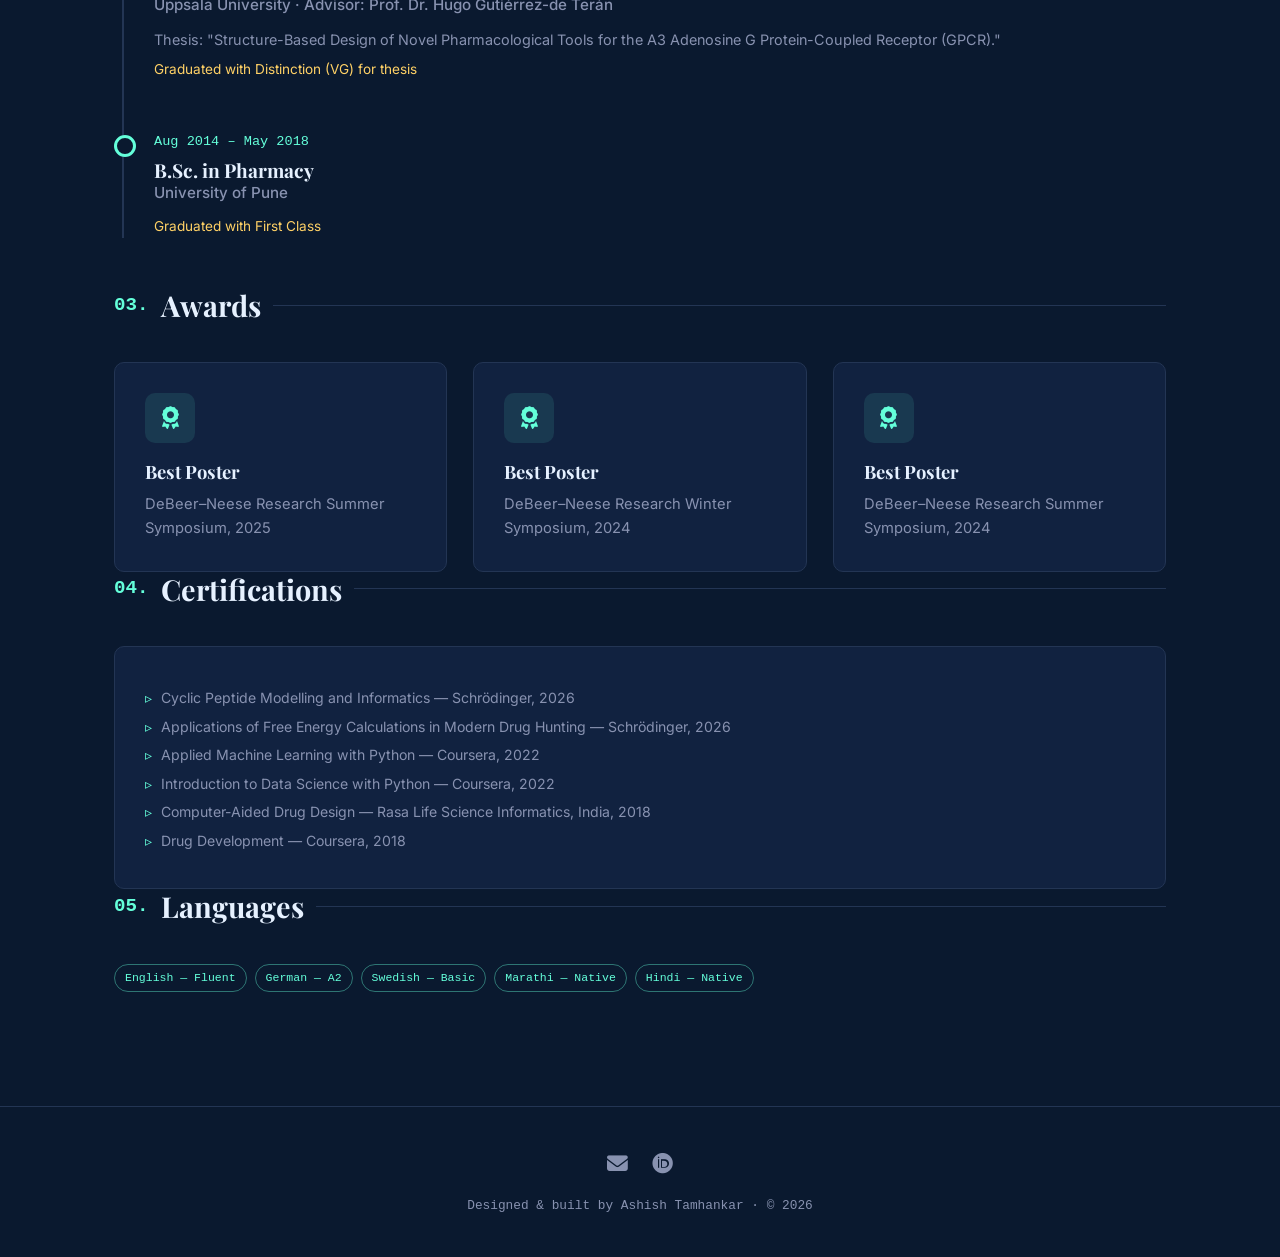
==== commit d5d0c6d5: "Update avatar image file extension from .img to .jpg" ====
--- a/about.html
+++ b/about.html
@@ -39,7 +39,7 @@
       <p>Beyond the bench and the terminal, I enjoy mentoring junior researchers, training students in spectroscopy practicals, and contributing to the scientific community as an elected PhD representative and conference co-organizer. I'm also enthusiastic about learning and applying <strong>quantum computing</strong> approaches to drug discovery problems.</p>
     </div>
     <div class="avatar-circle">
-  <img src="assets/AVT.img" alt="Ashish Tamhankar">
+  <img src="assets/AVT.jpg" alt="Ashish Tamhankar">
 </div>
   </div>
 </section>
